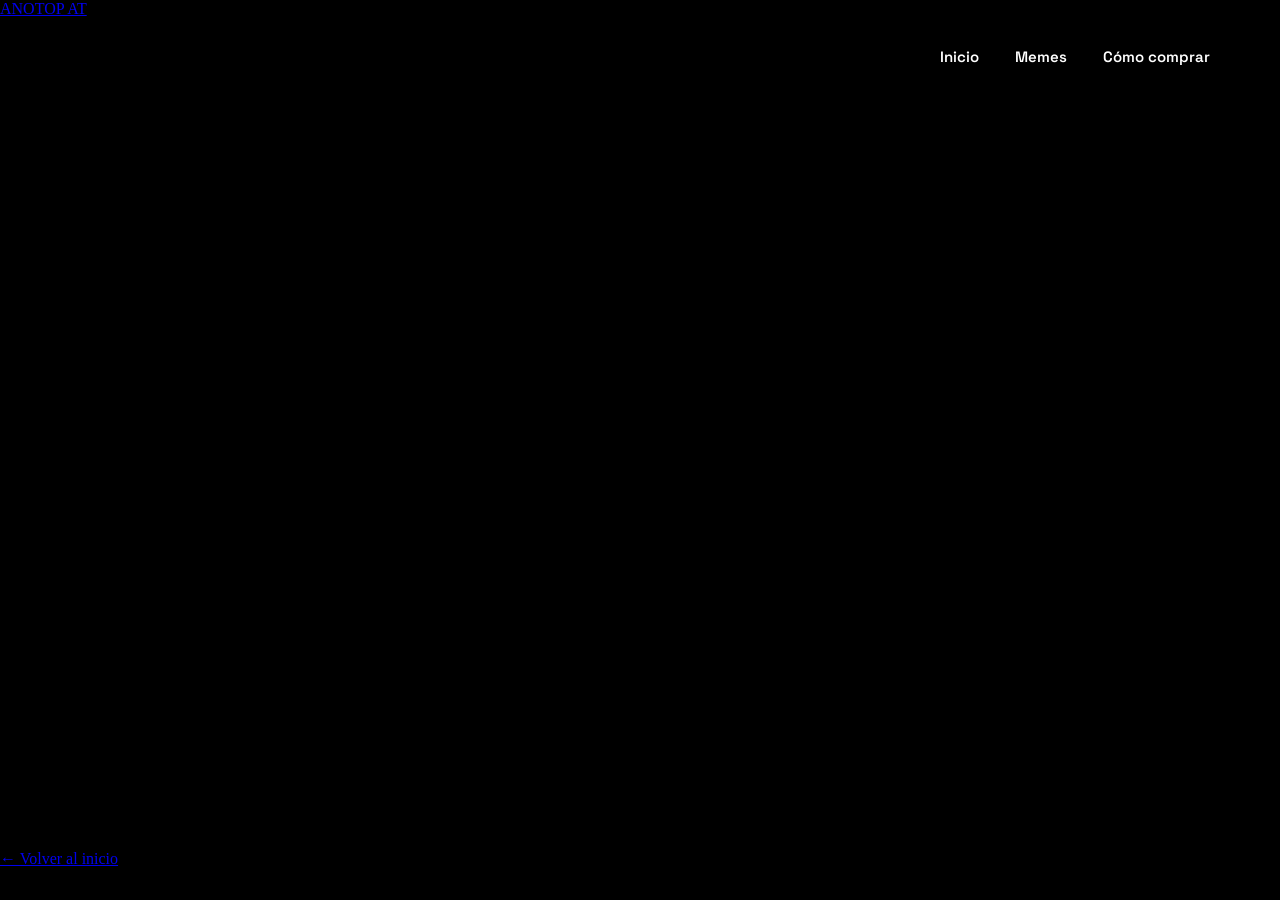
==== como-comprar.html @ 631f8d81 "Crear página Cómo comprar" ====
<!doctype html>
<html lang="es">
<head>
  <meta charset="utf-8">
  <meta name="viewport" content="width=device-width, initial-scale=1">
  <meta name="theme-color" content="#050505">
  <title>ANOTOP AT | Cómo comprar</title>
  <link rel="stylesheet" href="style.css">
</head>
<body class="buy-page">
  <header class="topbar">
    <a class="buy-brand" href="index.html">ANOTOP AT</a>
    <nav class="topbar-menu" aria-label="Menú principal">
      <a href="index.html">Inicio</a>
      <a href="memes.html">Memes</a>
      <a href="como-comprar.html" aria-current="page">Cómo comprar</a>
    </nav>
  </header>
  <main class="buy-main">
    <section class="buy-hero">
      <p class="buy-eyebrow">GUÍA OFICIAL · ANOTOP AT</p>
      <h1>CÓMO<br><span>COMPRAR</span></h1>
      <p class="buy-intro">Aquí encontrarás los pasos para adquirir ANOTOP AT cuando el lanzamiento esté preparado y se publiquen los enlaces oficiales.</p>
      <div class="buy-status"><span></span> LANZAMIENTO Y ENLACES PENDIENTES</div>
    </section>
    <section class="buy-steps" aria-label="Pasos para comprar">
      <article class="buy-step"><span>01</span><div><h2>Prepara tu wallet</h2><p>Cuando se confirme la red y el lanzamiento, publicaremos qué wallet compatible se podrá utilizar. No uses enlaces enviados por desconocidos.</p></div></article>
      <article class="buy-step"><span>02</span><div><h2>Comprueba la red y el token</h2><p>Verifica la red, el nombre y la dirección oficial del contrato desde esta web. Nunca confíes solo en el nombre o el logo.</p></div></article>
      <article class="buy-step"><span>03</span><div><h2>Revisa antes de cualquier operación</h2><p>Consulta las comisiones, el precio, la liquidez y los riesgos. Las criptomonedas pueden perder todo su valor.</p></div></article>
      <article class="buy-step"><span>04</span><div><h2>Sigue únicamente los canales oficiales</h2><p>Publicaremos aquí los enlaces verificados y una guía actualizada cuando el token esté realmente disponible.</p></div></article>
    </section>
    <section class="buy-warning">
      <p class="buy-eyebrow">IMPORTANTE</p>
      <h2>ANOTOP AT AÚN NO ESTÁ DISPONIBLE PARA COMPRAR.</h2>
      <p>No envíes SOL ni otros fondos a ninguna dirección. No hay todavía una dirección oficial de contrato ni un enlace de compra confirmado. Esta página se actualizará cuando el lanzamiento esté listo.</p>
    </section>
    <footer class="buy-footer"><a href="index.html">← Volver al inicio</a><span>ANOTOP AT · DYOR</span></footer>
  </main>
</body>
</html>
---- style.css ----
@import url('https://fonts.googleapis.com/css2?family=Space+Grotesk:wght@400;500;600;700&display=swap');
* { box-sizing: border-box; }
html, body { width: 100%; min-height: 100%; margin: 0; background: #000; }
body { overflow-x: hidden; overflow-y: auto; }
.topbar { height: 76px; width: 100%; background: #000; }
.topbar-menu { height: 100%; width: 100%; display: flex; align-items: center; justify-content: flex-end; gap: 36px; padding: 0 clamp(24px, 5.5vw, 92px); }
.topbar-menu a { color: #fff !important; font-family: 'Space Grotesk', sans-serif; font-size: 15px; font-weight: 600; text-decoration: none; transition: opacity .2s ease; }
.topbar-menu a:hover { opacity: .65; }
.hero { position: relative; width: 100%; min-height: calc(100svh - 76px); overflow: hidden; background: #000; }
.hero-title { position: absolute; z-index: 2; top: 48%; left: clamp(24px, 5.5vw, 92px); width: 42vw; transform: translateY(-50%); margin: 0; color: #fff; font-family: 'Space Grotesk', sans-serif; font-size: clamp(3rem, 6.2vw, 6.2rem); font-weight: 700; letter-spacing: -.075em; line-height: .92; }
.hero-image { position: absolute; top: 50%; right: 0; height: 100%; width: min(76vw, 1200px); object-fit: cover; object-position: center; transform: translateY(-50%); -webkit-mask-image: linear-gradient(to right, transparent 0%, rgba(0,0,0,.12) 8%, #000 35%); mask-image: linear-gradient(to right, transparent 0%, rgba(0,0,0,.12) 8%, #000 35%); }

/* Catálogo estilo plataforma de streaming */
body.netflix-page { overflow-x: hidden; overflow-y: auto; color: #fff; background: #080808; font-family: Arial, Helvetica, sans-serif; }
.netflix-page .topbar { position: absolute; z-index: 10; top: 0; left: 0; display: flex; align-items: center; justify-content: space-between; padding: 0 5vw; background: linear-gradient(#050505dd, transparent); }
.brand { color: #e50914; font-size: 23px; font-weight: 900; letter-spacing: -.08em; text-decoration: none; }
.brand span { color: #fff; font-size: 12px; letter-spacing: .08em; }
.netflix-page .topbar-menu { width: auto; gap: 28px; padding: 0; }
.netflix-page .topbar-menu a { font-size: 13px; }
.streaming-home { min-height: 100vh; padding-bottom: 55px; background: #080808; }
.featured { position: relative; min-height: 440px; height: min(62vw, 570px); max-height: 610px; overflow: hidden; background: radial-gradient(ellipse at 76% 35%, #29303c, transparent 44%), linear-gradient(90deg,#000 20%,#171717 100%); }
.featured-image { position: absolute; inset: 0 0 0 auto; width: 70%; height: 100%; object-fit: cover; object-position: center 35%; }
.featured-shade { position: absolute; inset: 0; background: linear-gradient(90deg,#000 0%,#000 28%,#000c 45%,transparent 78%), linear-gradient(0deg,#080808 0%,transparent 30%); }
.featured-copy { position: absolute; z-index: 2; top: 50%; left: 7.2%; width: min(42%, 490px); transform: translateY(-43%); }
.original-label { margin: 0 0 20px; color: #aaa; font-size: 10px; letter-spacing: .12em; }
.featured-copy h1 { margin: 0 0 14px; color: #fff; font-family: Georgia,serif; font-size: clamp(35px,5vw,67px); font-weight: 500; line-height: .95; letter-spacing: -.06em; }
.featured-meta { display: flex; align-items: center; flex-wrap: wrap; gap: 13px; color: #ccc; font-size: 12px; }
.stars { color: #e50914; letter-spacing: 1px; }
.quality { padding: 3px 5px; border: 1px solid #888; border-radius: 2px; color: #bbb; font-size: 9px; }
.featured-description { max-width: 390px; margin: 18px 0; color: #eee; font-size: 14px; line-height: 1.5; }
.play-link { display: inline-flex; align-items: center; gap: 9px; padding: 10px 17px; border-radius: 3px; background: #fff; color: #111; font-size: 13px; font-weight: 700; text-decoration: none; }
.stream-row { position: relative; z-index: 3; margin: -5px 0 23px; padding: 0 0 0 4.5%; }
.stream-row h2 { margin: 0 0 10px; color: #e5e5e5; font-size: 17px; font-weight: 600; }
.thumbs { display: flex; gap: 9px; overflow-x: auto; padding: 3px 4.5% 13px 0; scrollbar-width: thin; scrollbar-color: #555 #111; }
.thumb { position: relative; flex: 0 0 17%; min-width: 145px; aspect-ratio: 16 / 9; overflow: hidden; display: flex; align-items: center; justify-content: center; background: linear-gradient(135deg,#242424,#090909); border: 1px solid #ffffff12; color: #888; text-decoration: none; }
.thumb img { position: absolute; inset: 0; z-index: 1; width: 100%; height: 100%; object-fit: cover; }
.image-placeholder { position: absolute; z-index: 0; font-size: 12px; font-weight: 700; letter-spacing: .12em; color: #777; }
.thumb-featured { outline: 2px solid #ddd; outline-offset: -2px; }
.thumb-featured .image-placeholder { color: #fff; font-family: Georgia,serif; font-size: 20px; text-align: center; }
@media (max-width: 700px) {
  .topbar-menu { gap: 24px; padding: 0 7vw; }
  .hero-title { top: 16%; left: 7vw; width: 86vw; font-size: clamp(2.7rem, 11vw, 4.8rem); transform: none; }
  .hero-image { width: 100%; height: 78svh; top: auto; bottom: 0; transform: none; -webkit-mask-image: linear-gradient(to right, transparent 0%, #000 38%); mask-image: linear-gradient(to right, transparent 0%, #000 38%); }
  .netflix-page .topbar { height: 62px; padding: 0 5vw; }
  .brand { font-size: 19px; }
  .netflix-page .topbar-menu { gap: 16px; }
  .netflix-page .topbar-menu a { font-size: 12px; }
  .featured { min-height: 460px; height: 78vh; max-height: 620px; }
  .featured-image { width: 100%; height: 65%; top: 0; object-position: center; }
  .featured-shade { background: linear-gradient(0deg,#080808 12%,#080808dd 30%,transparent 75%), linear-gradient(90deg,#0005,transparent); }
  .featured-copy { top: auto; bottom: 55px; left: 6%; width: 88%; transform: none; }
  .featured-copy h1 { font-size: 42px; }
  .featured-description { max-width: 340px; font-size: 13px; }
  .stream-row { padding-left: 5%; }
  .stream-row h2 { font-size: 15px; }
  .thumb { flex-basis: 42%; min-width: 145px; }
}


/* Intro cinematográfica al entrar en la sección Memes */
.netflix-intro {
  position: fixed;
  z-index: 9999;
  inset: 0;
  display: flex;
  align-items: center;
  justify-content: center;
  overflow: hidden;
  background: #000;
  pointer-events: none;
  animation: intro-screen-out .7s ease 2.15s forwards;
}
.netflix-intro::before {
  content: "";
  position: absolute;
  width: 2px;
  height: 150vh;
  background: linear-gradient(transparent, #e50914 35%, #ff2633 50%, #e50914 65%, transparent);
  box-shadow: 0 0 35px 12px #e5091466;
  transform: rotate(22deg) scaleY(.05);
  opacity: 0;
  animation: intro-beam 1.25s cubic-bezier(.2,.7,.2,1) .25s forwards;
}
.netflix-intro span {
  position: relative;
  color: #e50914;
  font-family: Arial, Helvetica, sans-serif;
  font-size: clamp(48px, 10vw, 112px);
  font-weight: 900;
  letter-spacing: -.075em;
  text-shadow: 0 0 28px #e5091466;
  opacity: 0;
  transform: scale(.55);
  animation: intro-wordmark 1.35s cubic-bezier(.16,1,.3,1) .35s forwards;
}
@keyframes intro-beam {
  0% { opacity: 0; transform: rotate(22deg) scaleY(.05); }
  35% { opacity: 1; }
  100% { opacity: .35; transform: rotate(22deg) scaleY(1); }
}
@keyframes intro-wordmark {
  0% { opacity: 0; transform: scale(.55); filter: blur(14px); }
  45% { opacity: 1; filter: blur(0); }
  100% { opacity: 1; transform: scale(1); filter: blur(0); }
}
@keyframes intro-screen-out {
  to { opacity: 0; visibility: hidden; }
}
@media (prefers-reduced-motion: reduce) {
  .netflix-intro, .netflix-intro::before, .netflix-intro span {
    animation-duration: .01ms !important;
    animation-delay: 0ms !important;
  }
}


/* Inicio de ANOTOP AT: segunda sección con marco para la moneda */
body.home-page { overflow-x: hidden; overflow-y: auto; background: #000; color: #fff; }
.home-page .hero { min-height: calc(100svh - 76px); height: calc(100svh - 76px); }
.hero-scroll { position: absolute; z-index: 3; left: 50%; bottom: 25px; transform: translateX(-50%); display: flex; flex-direction: column; align-items: center; gap: 7px; color: #aaa; font: 600 9px 'Space Grotesk',sans-serif; letter-spacing: .2em; text-decoration: none; }
.hero-scroll span { color: #fff; font-size: 21px; animation: scroll-bob 1.5s ease-in-out infinite; }
@keyframes scroll-bob { 50% { transform: translateY(5px); } }
.coin-section { min-height: 570px; display: flex; align-items: center; justify-content: space-between; gap: 50px; padding: 90px clamp(24px, 9vw, 140px); background: radial-gradient(ellipse at 78% 50%,#1d1d1d 0%,#090909 42%,#000 78%); border-top: 1px solid #ffffff16; }
.coin-copy { max-width: 490px; }
.coin-eyebrow { color: #999; font: 600 10px 'Space Grotesk',sans-serif; letter-spacing: .22em; }
.coin-copy h2 { margin: 20px 0; color: #fff; font: 700 clamp(42px,6vw,76px)/.92 'Space Grotesk',sans-serif; letter-spacing: -.075em; }
.coin-copy p:last-child { max-width: 400px; color: #aaa; font: 15px/1.7 'Space Grotesk',sans-serif; }
.coin-frame-wrap { display: flex; flex-direction: column; align-items: center; gap: 17px; }
.coin-frame { position: relative; width: clamp(220px, 29vw, 350px); aspect-ratio: 1; display: flex; align-items: center; justify-content: center; overflow: hidden; border: 3px solid #777; border-radius: 50%; background: radial-gradient(circle,#242424,#080808 68%); box-shadow: 0 0 0 9px #ffffff08, 0 0 55px #ffffff12, inset 0 0 35px #000; }
.coin-frame::before { content: ""; position: absolute; inset: 10px; border: 1px solid #ffffff38; border-radius: 50%; pointer-events: none; }
.coin-frame img { position: absolute; inset: 0; z-index: 2; width: 100%; height: 100%; object-fit: cover; border-radius: 50%; }
.coin-placeholder { color: #777; font: 700 15px/1.5 'Space Grotesk',sans-serif; letter-spacing: .16em; text-align: center; }
.coin-caption { color: #888; font: 600 10px 'Space Grotesk',sans-serif; letter-spacing: .22em; }
@media (max-width: 700px) {
  .home-page .hero { min-height: calc(100svh - 62px); height: calc(100svh - 62px); }
  .coin-section { min-height: auto; flex-direction: column; align-items: flex-start; gap: 38px; padding: 75px 8vw; }
  .coin-frame-wrap { align-self: center; }
  .coin-frame { width: min(72vw, 300px); }
}
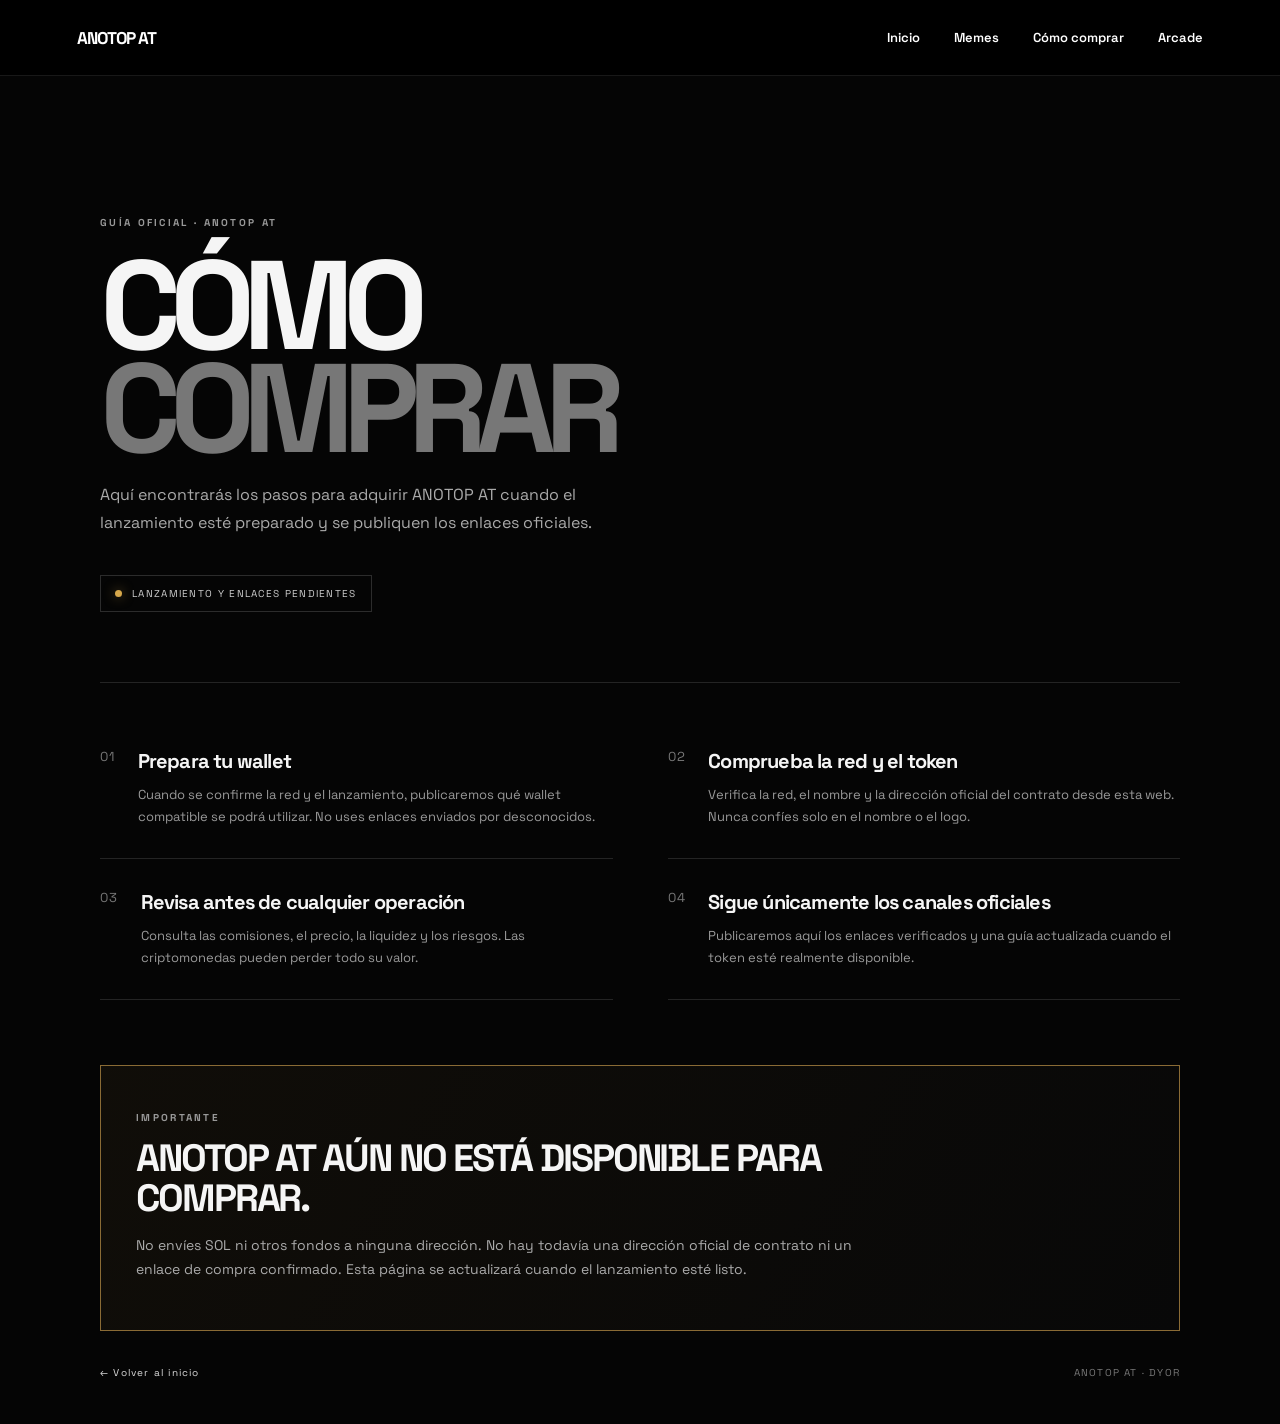
==== commit 44196464: "Añadir acceso al juego Arcade" ====
--- a/como-comprar.html
+++ b/como-comprar.html
@@ -14,6 +14,7 @@
       <a href="index.html">Inicio</a>
       <a href="memes.html">Memes</a>
       <a href="como-comprar.html" aria-current="page">Cómo comprar</a>
+      <a href="anotop-kombat.html">Arcade</a>
     </nav>
   </header>
   <main class="buy-main">
--- a/style.css
+++ b/style.css
@@ -137,3 +137,38 @@
   .coin-frame-wrap { align-self: center; }
   .coin-frame { width: min(72vw, 300px); }
 }
+
+
+/* Página Cómo comprar */
+body.buy-page { min-height:100vh; color:#f5f5f5; background:#050505; font-family:'Space Grotesk',sans-serif; }
+.buy-page .topbar { display:flex; align-items:center; justify-content:space-between; padding:0 clamp(22px,6vw,90px); border-bottom:1px solid #ffffff18; }
+.buy-brand { color:#fff; font-size:17px; font-weight:700; letter-spacing:-.06em; text-decoration:none; }
+.buy-page .topbar-menu { width:auto; gap:clamp(14px,3vw,34px); padding:0; }
+.buy-page .topbar-menu a { font-size:13px; }
+.buy-main { width:min(1080px,88vw); margin:0 auto; }
+.buy-hero { padding:clamp(70px,11vw,130px) 0 70px; border-bottom:1px solid #ffffff20; }
+.buy-eyebrow { color:#999; font-size:10px; font-weight:700; letter-spacing:.23em; }
+.buy-hero h1 { margin:25px 0 20px; font-size:clamp(62px,11vw,126px); line-height:.82; letter-spacing:-.09em; }
+.buy-hero h1 span { color:#777; }
+.buy-intro { max-width:570px; color:#aaa; font-size:16px; line-height:1.75; }
+.buy-status { display:inline-flex; align-items:center; gap:10px; margin-top:22px; padding:11px 14px; border:1px solid #ffffff28; color:#ccc; font-size:10px; letter-spacing:.13em; }
+.buy-status span { width:7px; height:7px; border-radius:50%; background:#d7a84b; box-shadow:0 0 12px #d7a84b88; }
+.buy-steps { display:grid; grid-template-columns:1fr 1fr; gap:0 55px; padding:35px 0 65px; }
+.buy-step { display:flex; gap:22px; padding:30px 0; border-bottom:1px solid #ffffff20; }
+.buy-step > span { color:#777; font-size:13px; letter-spacing:.1em; }
+.buy-step h2 { margin:0 0 10px; font-size:20px; letter-spacing:-.04em; }
+.buy-step p { margin:0; color:#999; font-size:13px; line-height:1.7; }
+.buy-warning { padding:35px; border:1px solid #8a6b35; background:linear-gradient(120deg,#211a0e66,#080808); }
+.buy-warning h2 { max-width:700px; margin:15px 0; font-size:clamp(23px,4vw,38px); line-height:1.05; letter-spacing:-.055em; }
+.buy-warning > p:last-child { max-width:760px; color:#aaa; font-size:14px; line-height:1.7; }
+.buy-footer { display:flex; justify-content:space-between; gap:20px; padding:35px 0 45px; color:#777; font-size:10px; letter-spacing:.12em; }
+.buy-footer a { color:#ddd; text-decoration:none; }
+@media(max-width:700px) {
+ .buy-page .topbar { height:auto; min-height:68px; padding:12px 6vw; flex-wrap:wrap; gap:10px; }
+ .buy-page .topbar-menu { gap:14px; }
+ .buy-page .topbar-menu a { font-size:11px; }
+ .buy-brand { font-size:15px; }
+ .buy-steps { grid-template-columns:1fr; }
+ .buy-warning { padding:25px; }
+ .buy-footer { flex-direction:column; }
+}
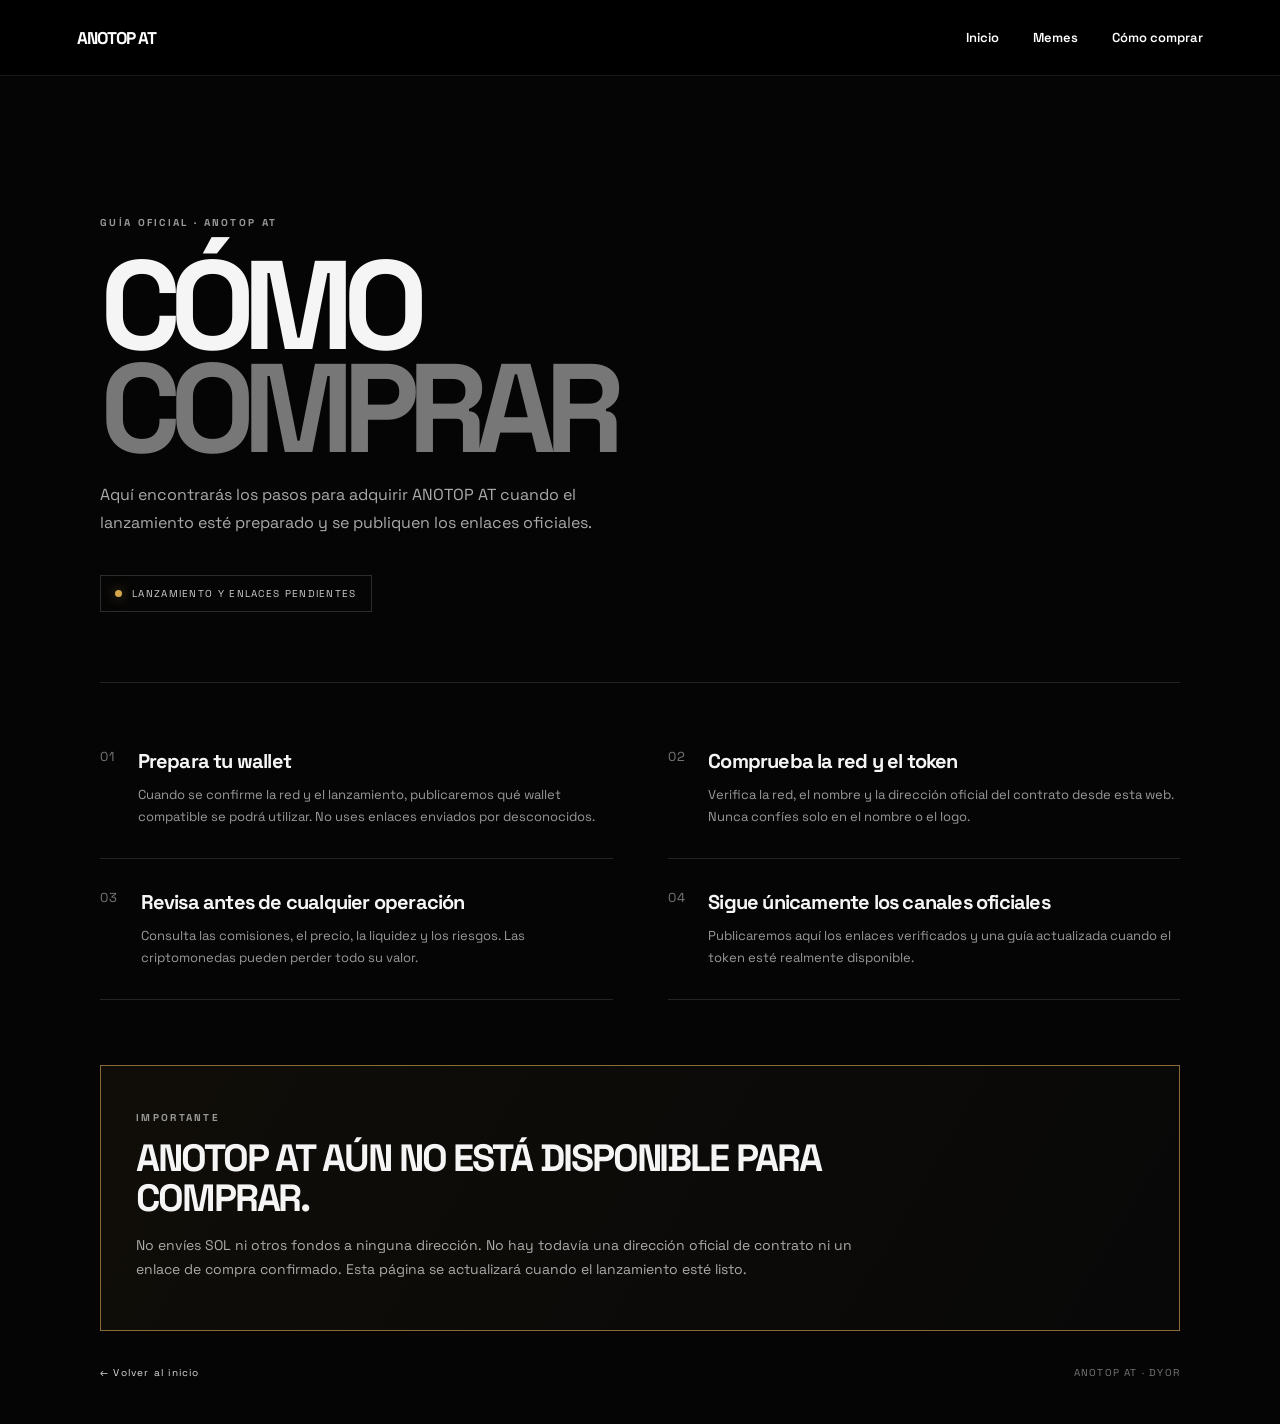
==== commit 0a98a0f6: "Quitar enlace Arcade del menú" ====
--- a/como-comprar.html
+++ b/como-comprar.html
@@ -14,7 +14,6 @@
       <a href="index.html">Inicio</a>
       <a href="memes.html">Memes</a>
       <a href="como-comprar.html" aria-current="page">Cómo comprar</a>
-      <a href="anotop-kombat.html">Arcade</a>
     </nav>
   </header>
   <main class="buy-main">
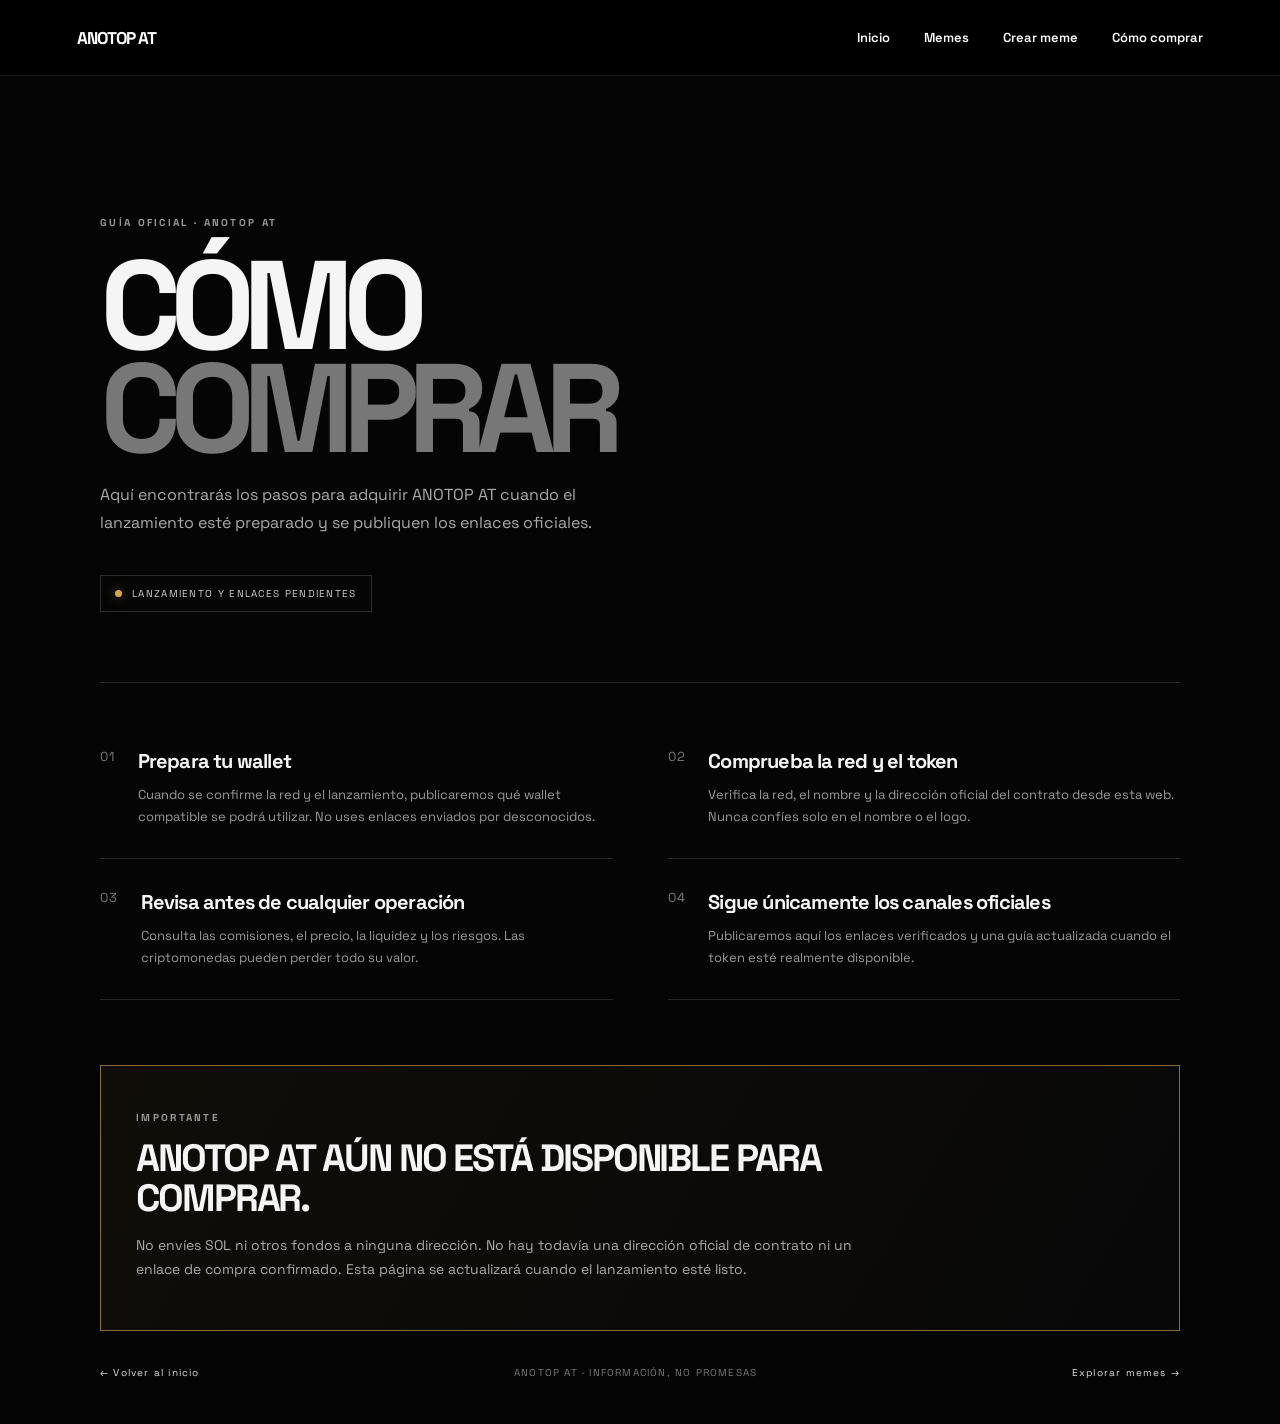
==== commit c9938387: "Connect navigation across pages" ====
--- a/como-comprar.html
+++ b/como-comprar.html
@@ -13,6 +13,7 @@
     <nav class="topbar-menu" aria-label="Menú principal">
       <a href="index.html">Inicio</a>
       <a href="memes.html">Memes</a>
+      <a href="meme-studio.html">Crear meme</a>
       <a href="como-comprar.html" aria-current="page">Cómo comprar</a>
     </nav>
   </header>
@@ -34,7 +35,7 @@
       <h2>ANOTOP AT AÚN NO ESTÁ DISPONIBLE PARA COMPRAR.</h2>
       <p>No envíes SOL ni otros fondos a ninguna dirección. No hay todavía una dirección oficial de contrato ni un enlace de compra confirmado. Esta página se actualizará cuando el lanzamiento esté listo.</p>
     </section>
-    <footer class="buy-footer"><a href="index.html">← Volver al inicio</a><span>ANOTOP AT · DYOR</span></footer>
+    <footer class="buy-footer"><a href="index.html">← Volver al inicio</a><span>ANOTOP AT · INFORMACIÓN, NO PROMESAS</span><a href="memes.html">Explorar memes →</a></footer>
   </main>
 </body>
 </html>
--- a/style.css
+++ b/style.css
@@ -172,3 +172,13 @@
  .buy-warning { padding:25px; }
  .buy-footer { flex-direction:column; }
 }
+
+/* Manifiesto ANOTOP AT bajo la presentación */
+.anotop-manifesto { margin-top:30px; padding:18px 20px 17px; max-width:390px; border-left:2px solid #d2ad62; background:linear-gradient(90deg,#d2ad6214,transparent); }
+.manifesto-mark { color:#d2ad62; font:700 34px Georgia,serif; line-height:.8; }
+.anotop-manifesto p { margin:8px 0 17px; color:#aaa; font:600 13px/1.7 'Space Grotesk',sans-serif; letter-spacing:.08em; }
+.anotop-manifesto p strong { color:#fff; }
+.anotop-manifesto a { color:#d2ad62; font:700 9px 'Space Grotesk',sans-serif; letter-spacing:.14em; text-decoration:none; }
+.anotop-manifesto a span { padding-left:5px; font-size:14px; }
+.anotop-manifesto a:hover { color:#fff; }
+@media(max-width:700px) { .anotop-manifesto { margin-top:24px; max-width:100%; } }
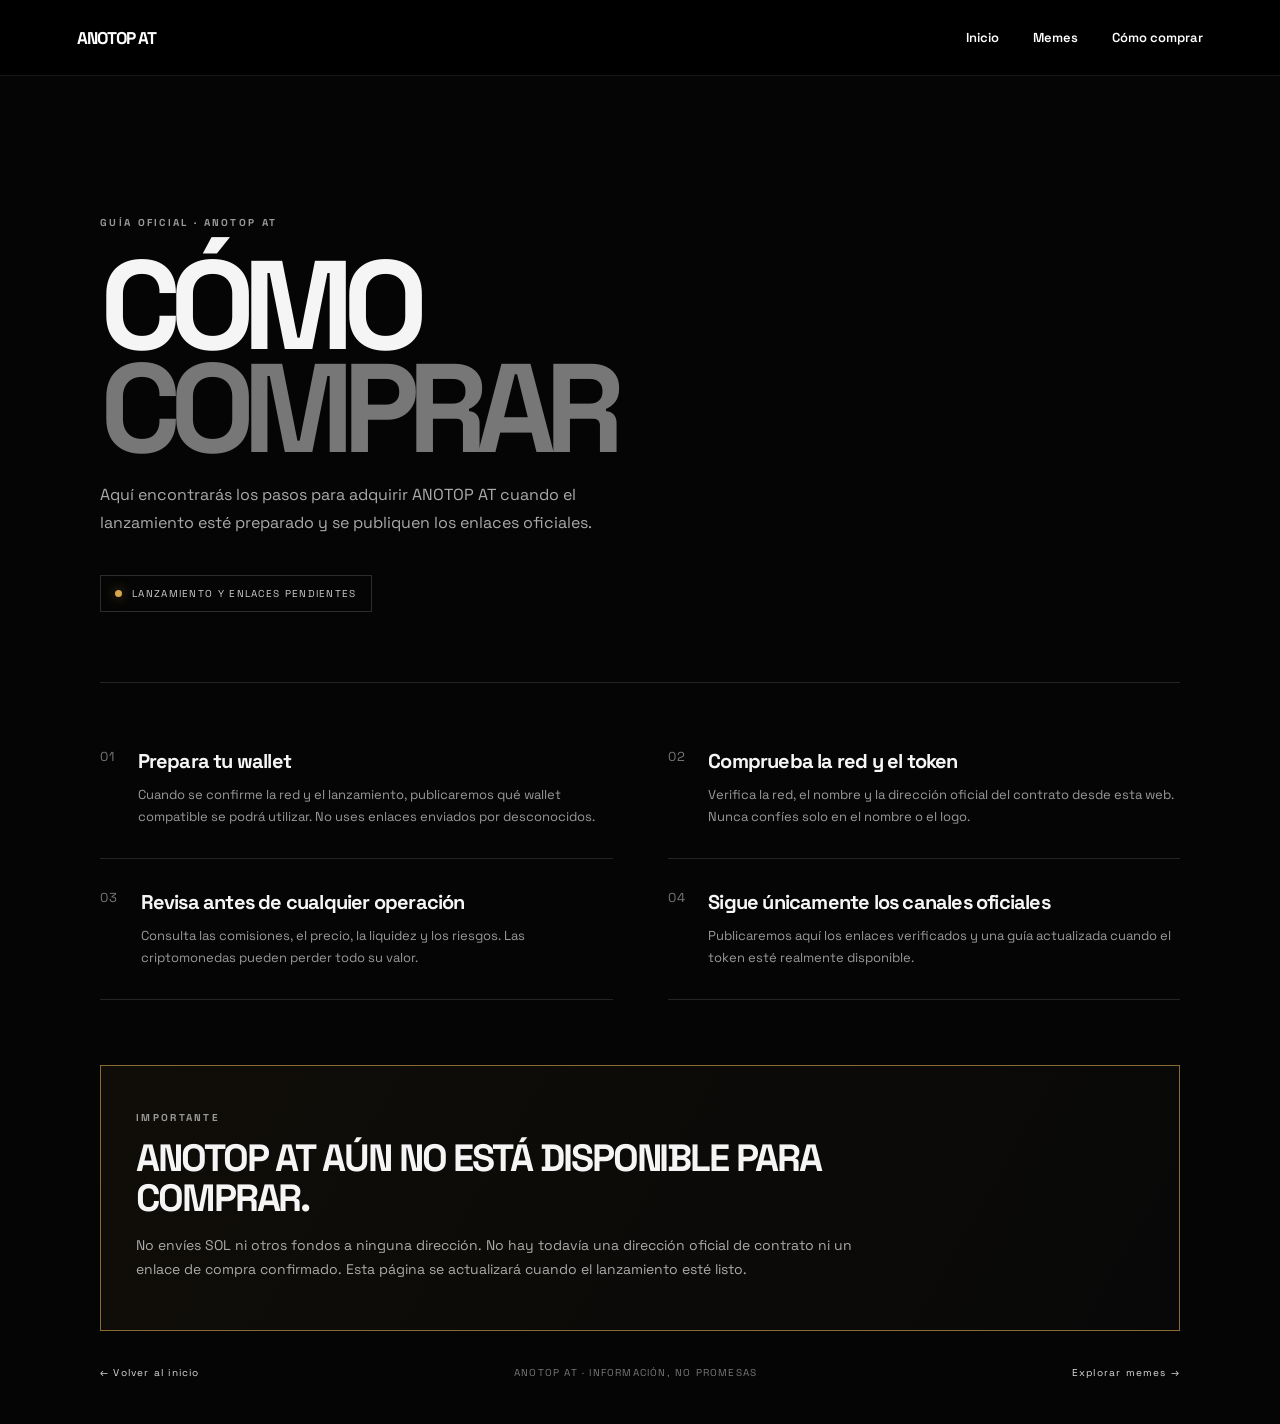
==== commit 6897f32d: "Remove unused meme studio navigation" ====
--- a/como-comprar.html
+++ b/como-comprar.html
@@ -13,7 +13,6 @@
     <nav class="topbar-menu" aria-label="Menú principal">
       <a href="index.html">Inicio</a>
       <a href="memes.html">Memes</a>
-      <a href="meme-studio.html">Crear meme</a>
       <a href="como-comprar.html" aria-current="page">Cómo comprar</a>
     </nav>
   </header>
--- a/style.css
+++ b/style.css
@@ -182,3 +182,54 @@
 .anotop-manifesto a span { padding-left:5px; font-size:14px; }
 .anotop-manifesto a:hover { color:#fff; }
 @media(max-width:700px) { .anotop-manifesto { margin-top:24px; max-width:100%; } }
+
+
+/* Secciones finales del universo ANOTOP */
+.home-universe,.home-faq{padding:100px clamp(24px,9vw,140px);border-top:1px solid #ffffff18;background:#080808}
+.section-kicker{color:#d2ad62;font:700 10px 'Space Grotesk',sans-serif;letter-spacing:.22em}
+.home-universe h2,.home-faq h2{margin:22px 0;font:700 clamp(44px,7vw,88px)/.9 'Space Grotesk',sans-serif;letter-spacing:-.08em}
+.home-universe>p{max-width:560px;color:#aaa;font:15px/1.8 'Space Grotesk',sans-serif}
+.universe-grid{display:grid;grid-template-columns:repeat(3,1fr);gap:14px;margin-top:42px}
+.universe-card{min-height:235px;padding:23px;display:flex;flex-direction:column;justify-content:space-between;text-decoration:none;transition:transform .2s ease}
+.universe-card:hover{transform:translateY(-5px)}
+.universe-card span,.universe-card i{font:700 9px 'Space Grotesk',sans-serif;letter-spacing:.16em;font-style:normal}
+.universe-card strong{font:700 clamp(22px,3vw,38px)/.95 'Space Grotesk',sans-serif;letter-spacing:-.06em}
+.universe-card-red{background:#b20d18;color:#fff}.universe-card-gold{background:#d2ad62;color:#080808}.universe-card-light{background:#e7e4dc;color:#111}
+.home-faq{background:#030303}
+.home-faq details{max-width:760px;padding:22px 0;border-bottom:1px solid #ffffff25;color:#fff}
+.home-faq summary{cursor:pointer;font:600 16px 'Space Grotesk',sans-serif;list-style:none}
+.home-faq summary:after{content:'+';float:right;color:#d2ad62;font-size:22px}
+.home-faq details[open] summary:after{content:'−'}
+.home-faq details p{max-width:650px;color:#999;font:14px/1.7 'Space Grotesk',sans-serif}
+.site-footer{display:flex;justify-content:space-between;align-items:center;gap:18px;padding:30px clamp(24px,9vw,140px);background:#000;color:#777;font:9px 'Space Grotesk',sans-serif;letter-spacing:.12em}
+.site-footer a{color:#ddd;text-decoration:none}
+.meme-tile{min-width:190px;aspect-ratio:4/3}
+.meme-tile .image-placeholder{position:relative;color:#fff;text-align:center;font:700 19px/1.1 'Space Grotesk',sans-serif;letter-spacing:-.04em}
+.tile-red{background:linear-gradient(135deg,#e50914,#4b0509)}.tile-gold{background:linear-gradient(135deg,#e3c47f,#74521c)}.tile-silver{background:linear-gradient(135deg,#aaa,#333)}.tile-dark{background:linear-gradient(135deg,#272727,#050505)}
+.meme-callout{margin:35px 4.5% 80px;padding:55px;background:linear-gradient(110deg,#171717,#080808);border:1px solid #ffffff18}
+.meme-callout h2{margin:10px 0 25px;font:700 clamp(35px,6vw,68px)/.9 'Space Grotesk',sans-serif;letter-spacing:-.07em}
+@media(max-width:700px){.universe-grid{grid-template-columns:1fr}.universe-card{min-height:180px}.home-universe,.home-faq{padding:70px 8vw}.site-footer{flex-direction:column;align-items:flex-start}.meme-callout{padding:30px 24px;margin-left:5%;margin-right:5%}}
+
+/* ANOTOP Meme Studio */
+body.studio-page{min-height:100vh;background:#050505;color:#fff;font-family:'Space Grotesk',sans-serif}
+.studio-page .topbar{display:flex;align-items:center;justify-content:space-between;padding:0 clamp(22px,6vw,90px);border-bottom:1px solid #ffffff18}
+.studio-page .topbar-menu{width:auto;gap:clamp(12px,2.5vw,30px);padding:0}
+.studio-page .topbar-menu a{font-size:12px}
+.studio-main{width:min(1160px,88vw);margin:auto}
+.studio-heading{padding:75px 0 45px;border-bottom:1px solid #ffffff20}
+.studio-heading h1{margin:20px 0;font:700 clamp(65px,11vw,120px)/.8 'Space Grotesk',sans-serif;letter-spacing:-.09em}
+.studio-heading h1 span{color:#d2ad62}
+.studio-heading>p:last-child{max-width:580px;color:#aaa;font-size:14px;line-height:1.8}
+.studio-layout{display:grid;grid-template-columns:320px 1fr;gap:45px;padding:45px 0 80px}
+.studio-controls{display:flex;flex-direction:column;gap:12px}
+.studio-controls label:not(.upload-control){margin-top:10px;color:#aaa;font-size:9px;font-weight:700;letter-spacing:.16em}
+.studio-controls input[type=text],.studio-controls select{width:100%;padding:13px;background:#151515;border:1px solid #333;color:#fff;font:13px 'Space Grotesk',sans-serif}
+.studio-controls input[type=file]{display:none}
+.upload-control,.studio-controls button{display:block;padding:15px;border:1px solid #d2ad62;background:#d2ad62;color:#080808;text-align:center;font:700 11px 'Space Grotesk',sans-serif;letter-spacing:.1em;cursor:pointer}
+.studio-controls button{margin-top:15px}
+.studio-note{color:#777;font-size:11px;line-height:1.6}
+.studio-preview{min-width:0}
+.preview-label{margin-bottom:12px;color:#888;font-size:9px;letter-spacing:.18em}
+.studio-preview canvas{display:block;width:100%;max-width:720px;aspect-ratio:1;background:#171717;border:1px solid #ffffff20}
+.studio-preview p{color:#888;font-size:11px}
+@media(max-width:760px){.studio-page .topbar{height:auto;min-height:70px;flex-wrap:wrap;gap:10px;padding:12px 6vw}.studio-page .topbar-menu{gap:12px}.studio-page .topbar-menu a{font-size:10px}.studio-layout{grid-template-columns:1fr;gap:30px}.studio-main{width:88vw}.studio-heading{padding-top:55px}}
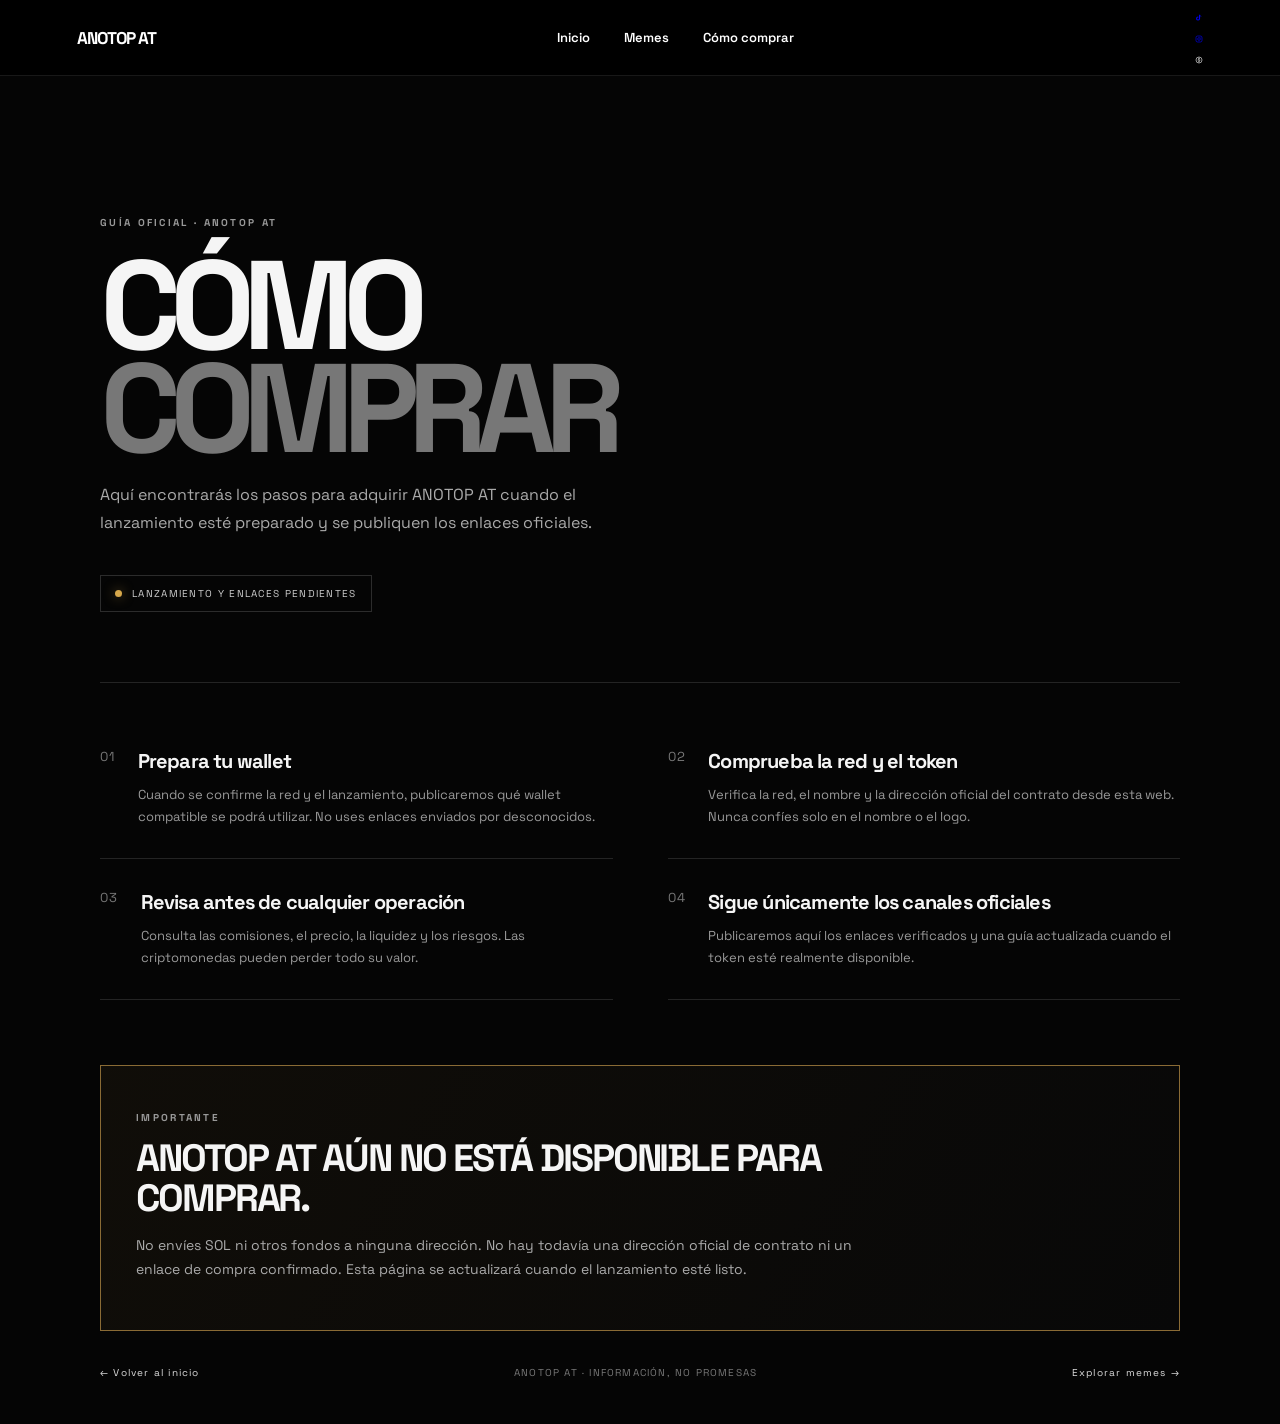
==== commit e8c73d58: "Add social icons to purchase guide" ====
--- a/como-comprar.html
+++ b/como-comprar.html
@@ -15,6 +15,17 @@
       <a href="memes.html">Memes</a>
       <a href="como-comprar.html" aria-current="page">Cómo comprar</a>
     </nav>
+      <div class="social-icons" aria-label="Redes sociales y moneda">
+        <a href="https://www.tiktok.com/@anotopat19" target="_blank" rel="noopener noreferrer" aria-label="TikTok" title="TikTok">
+          <svg viewBox="0 0 24 24" aria-hidden="true"><path d="M19.6 7.2a6.9 6.9 0 0 1-4.3-1.5v8.1a6.1 6.1 0 1 1-5.3-6.1v3.3a2.8 2.8 0 1 0 2 2.7V2.5h3.3c.2 2 1.8 3.7 4.3 4v.7Z" fill="currentColor"/></svg>
+        </a>
+        <a href="https://www.instagram.com/anotop_at_coin?bqrl=MW5oMmZtZngzb3I4OQ%3D%3D&utm_source=qr" target="_blank" rel="noopener noreferrer" aria-label="Instagram" title="Instagram">
+          <svg viewBox="0 0 24 24" aria-hidden="true"><rect x="3" y="3" width="18" height="18" rx="5" fill="none" stroke="currentColor" stroke-width="2"/><circle cx="12" cy="12" r="4" fill="none" stroke="currentColor" stroke-width="2"/><circle cx="17.6" cy="6.5" r="1.2" fill="currentColor"/></svg>
+        </a>
+        <span class="coin-social-placeholder" aria-label="Enlace de la moneda próximamente" title="Enlace de la moneda próximamente">
+          <svg viewBox="0 0 24 24" aria-hidden="true"><circle cx="12" cy="12" r="9" fill="none" stroke="currentColor" stroke-width="1.8"/><path d="M14.8 8.4c-.6-.7-1.5-1-2.7-1-1.7 0-2.8.8-2.8 2s1 1.8 2.8 2.2c1.8.4 2.8 1 2.8 2.3s-1.1 2.2-2.9 2.2c-1.2 0-2.3-.4-3.1-1.3M12 5.5v13" fill="none" stroke="currentColor" stroke-width="1.5" stroke-linecap="round"/></svg>
+        </span>
+      </div>
   </header>
   <main class="buy-main">
     <section class="buy-hero">
--- a/style.css
+++ b/style.css
@@ -210,26 +210,3 @@
 .meme-callout h2{margin:10px 0 25px;font:700 clamp(35px,6vw,68px)/.9 'Space Grotesk',sans-serif;letter-spacing:-.07em}
 @media(max-width:700px){.universe-grid{grid-template-columns:1fr}.universe-card{min-height:180px}.home-universe,.home-faq{padding:70px 8vw}.site-footer{flex-direction:column;align-items:flex-start}.meme-callout{padding:30px 24px;margin-left:5%;margin-right:5%}}
 
-/* ANOTOP Meme Studio */
-body.studio-page{min-height:100vh;background:#050505;color:#fff;font-family:'Space Grotesk',sans-serif}
-.studio-page .topbar{display:flex;align-items:center;justify-content:space-between;padding:0 clamp(22px,6vw,90px);border-bottom:1px solid #ffffff18}
-.studio-page .topbar-menu{width:auto;gap:clamp(12px,2.5vw,30px);padding:0}
-.studio-page .topbar-menu a{font-size:12px}
-.studio-main{width:min(1160px,88vw);margin:auto}
-.studio-heading{padding:75px 0 45px;border-bottom:1px solid #ffffff20}
-.studio-heading h1{margin:20px 0;font:700 clamp(65px,11vw,120px)/.8 'Space Grotesk',sans-serif;letter-spacing:-.09em}
-.studio-heading h1 span{color:#d2ad62}
-.studio-heading>p:last-child{max-width:580px;color:#aaa;font-size:14px;line-height:1.8}
-.studio-layout{display:grid;grid-template-columns:320px 1fr;gap:45px;padding:45px 0 80px}
-.studio-controls{display:flex;flex-direction:column;gap:12px}
-.studio-controls label:not(.upload-control){margin-top:10px;color:#aaa;font-size:9px;font-weight:700;letter-spacing:.16em}
-.studio-controls input[type=text],.studio-controls select{width:100%;padding:13px;background:#151515;border:1px solid #333;color:#fff;font:13px 'Space Grotesk',sans-serif}
-.studio-controls input[type=file]{display:none}
-.upload-control,.studio-controls button{display:block;padding:15px;border:1px solid #d2ad62;background:#d2ad62;color:#080808;text-align:center;font:700 11px 'Space Grotesk',sans-serif;letter-spacing:.1em;cursor:pointer}
-.studio-controls button{margin-top:15px}
-.studio-note{color:#777;font-size:11px;line-height:1.6}
-.studio-preview{min-width:0}
-.preview-label{margin-bottom:12px;color:#888;font-size:9px;letter-spacing:.18em}
-.studio-preview canvas{display:block;width:100%;max-width:720px;aspect-ratio:1;background:#171717;border:1px solid #ffffff20}
-.studio-preview p{color:#888;font-size:11px}
-@media(max-width:760px){.studio-page .topbar{height:auto;min-height:70px;flex-wrap:wrap;gap:10px;padding:12px 6vw}.studio-page .topbar-menu{gap:12px}.studio-page .topbar-menu a{font-size:10px}.studio-layout{grid-template-columns:1fr;gap:30px}.studio-main{width:88vw}.studio-heading{padding-top:55px}}
